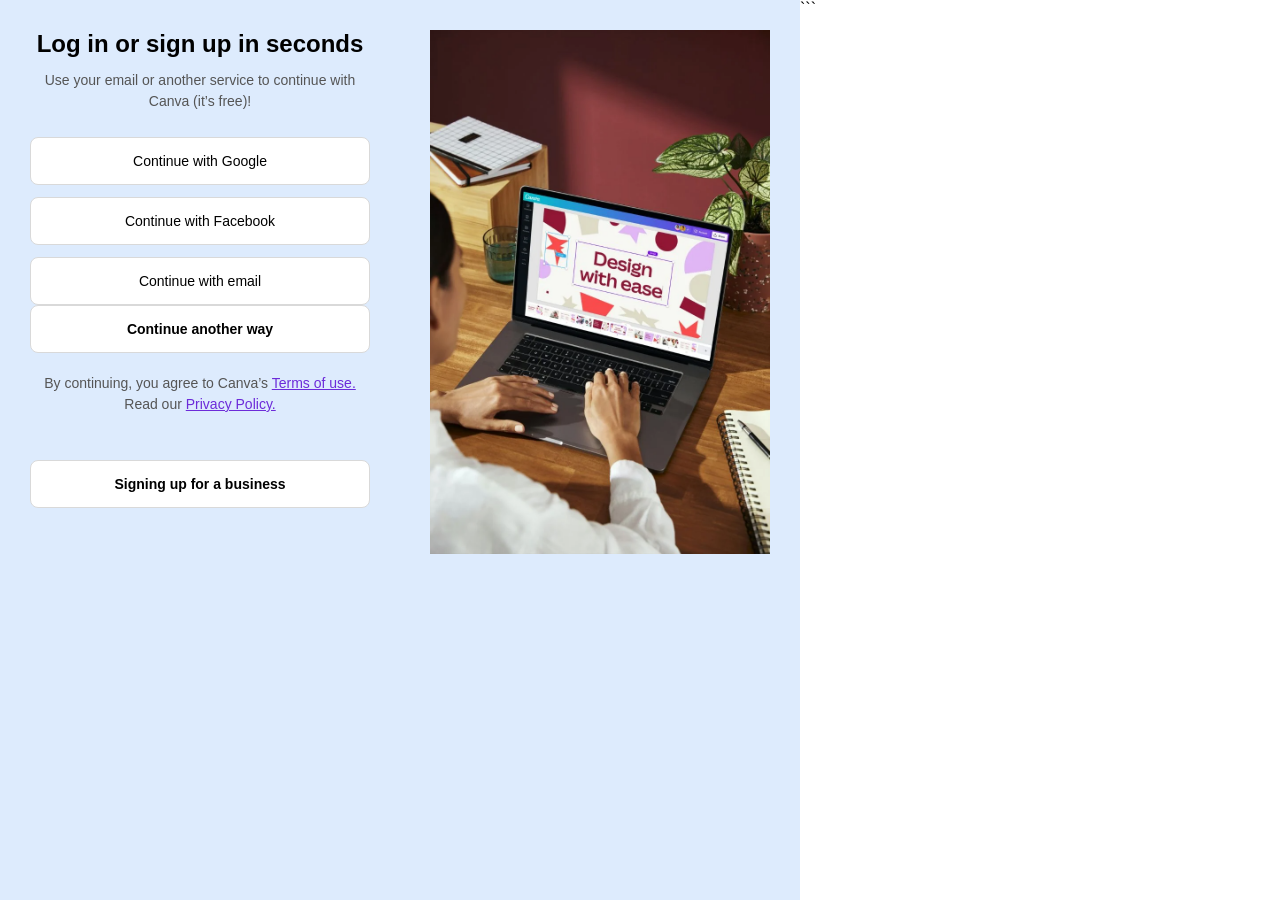
==== Login.html @ e8bd8819 "My first commit on canva" ====
<!DOCTYPE html>
<html lang="en">

<head>
    <meta charset="UTF-8">
    <meta name="viewport" content="width=device-width, initial-scale=1.0">

    <title>Log in page</title>

    <link rel="stylesheet" href="styleLog.css">
</head>

<body>

    <section class="login">

        <h3>Log in or sign up in seconds</h3>

        <p>
            Use your email or another service to continue with Canva (it’s free)!
        </p>

        <form class="Login">
            
            <input type="button" value="Continue with Google">

            <input type="button" value="Continue with Facebook">

            <input type="button" value="Continue with email">

        </form>

        <button>Continue another way</button>

        <p>
            By continuing, you agree to Canva’s
            <a href="#">Terms of use.</a>
            Read our
            <a href="#">Privacy Policy.</a>
        </p>

        <button>Signing up for a business</button>

    </section>

    <div>
        <img src="./canvaImages/imgi_1_auth_dialog_africa (1).png" alt="img">
    </div>

    <a href="./index.html"></a>
</body>

</html>
```
---- styleLog.css ----
* {
            box-sizing: border-box;
            margin: 0;
            padding: 0;
            background-color: #FFFFFF;
            background-color: #DDEBFD;
        }

        body {
            font-family: Arial, sans-serif;
            background-color: #ffffff;
            
            display: flex;
            /* justify-content: center;
            align-items: center; */

            min-height: 100vh;
        }

        /* Main sign-up container */
        .login {
            width: 400px;
            
            padding: 30px;
        }

        /* Heading */
        .login h3 {
            text-align: center;
            font-size: 24px;
         
            margin-bottom: 12px;
        }

        /* Description */
        .login > p {
            text-align: center;
            font-size: 14px;
            color: #555;
            line-height: 1.5;
            
            margin-bottom: 25px;
        }

        /* Form */
        .Login {
            display: flex;
            flex-direction: column;
        
            gap: 12px;
        }

        /* Input buttons */
        .Login input {
            width: 100%;
            height: 48px;

            padding: 0 16px;
            
            border: 1px solid #d9d9d9;
            border-radius: 8px;

            background-color: white;

            font-size: 14px;
            cursor: pointer;
        }

        .Login input:hover {
            border-color: #999;
        }

        /* Continue another way button */
        .login > button {
            width: 100%;
            height: 48px;

            border: 1px solid #d9d9d9;
            border-radius: 8px;

            background-color: white;
          
            font-size: 14px;
            font-weight: bold;

            cursor: pointer;

            margin-bottom: 20px;
        }

        .login > button:hover {
            background-color: #f5f5f5;
        }

        /* Terms */
        .login p a {
            color: #6c2bd9;
            text-decoration: underline;
        }

        /* Business button */
        .login > button:last-child {
            margin-top: 20px;
        }


        img {
            width: 400px;
            padding: 30px;
        }
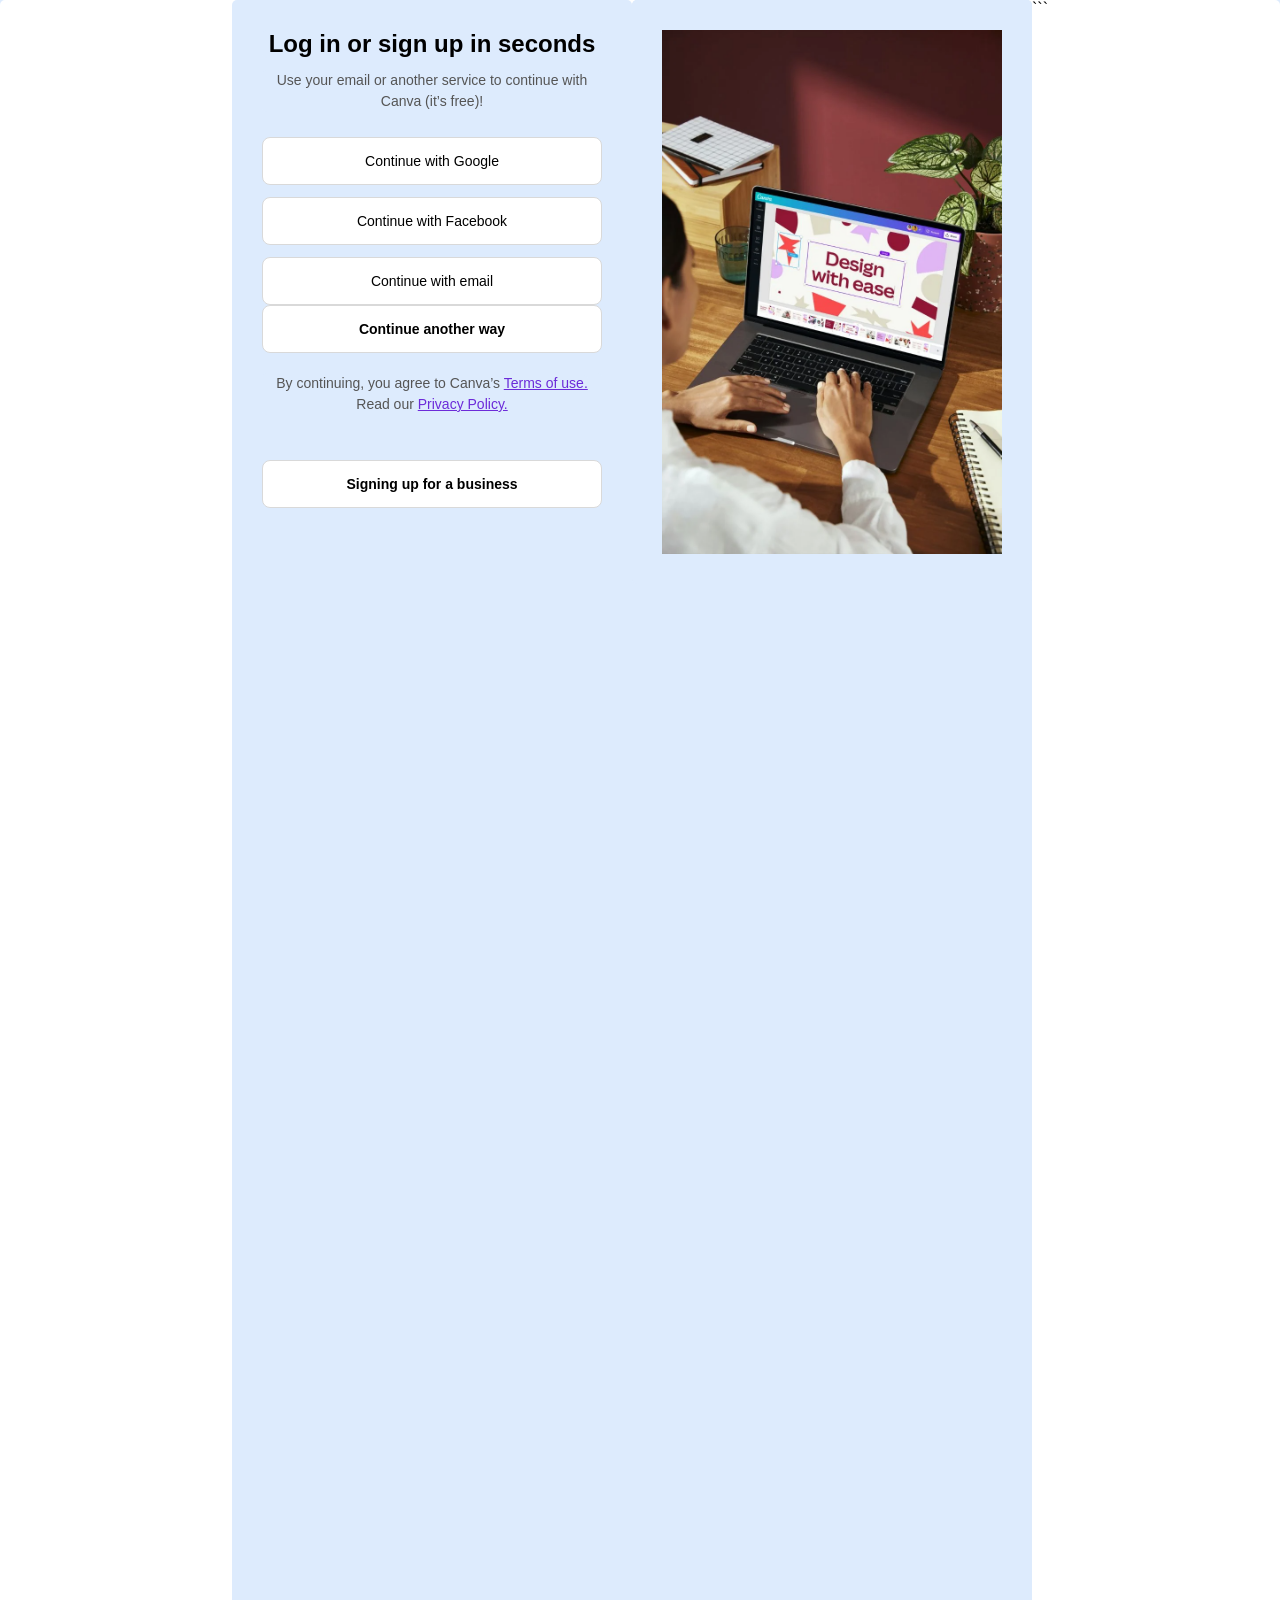
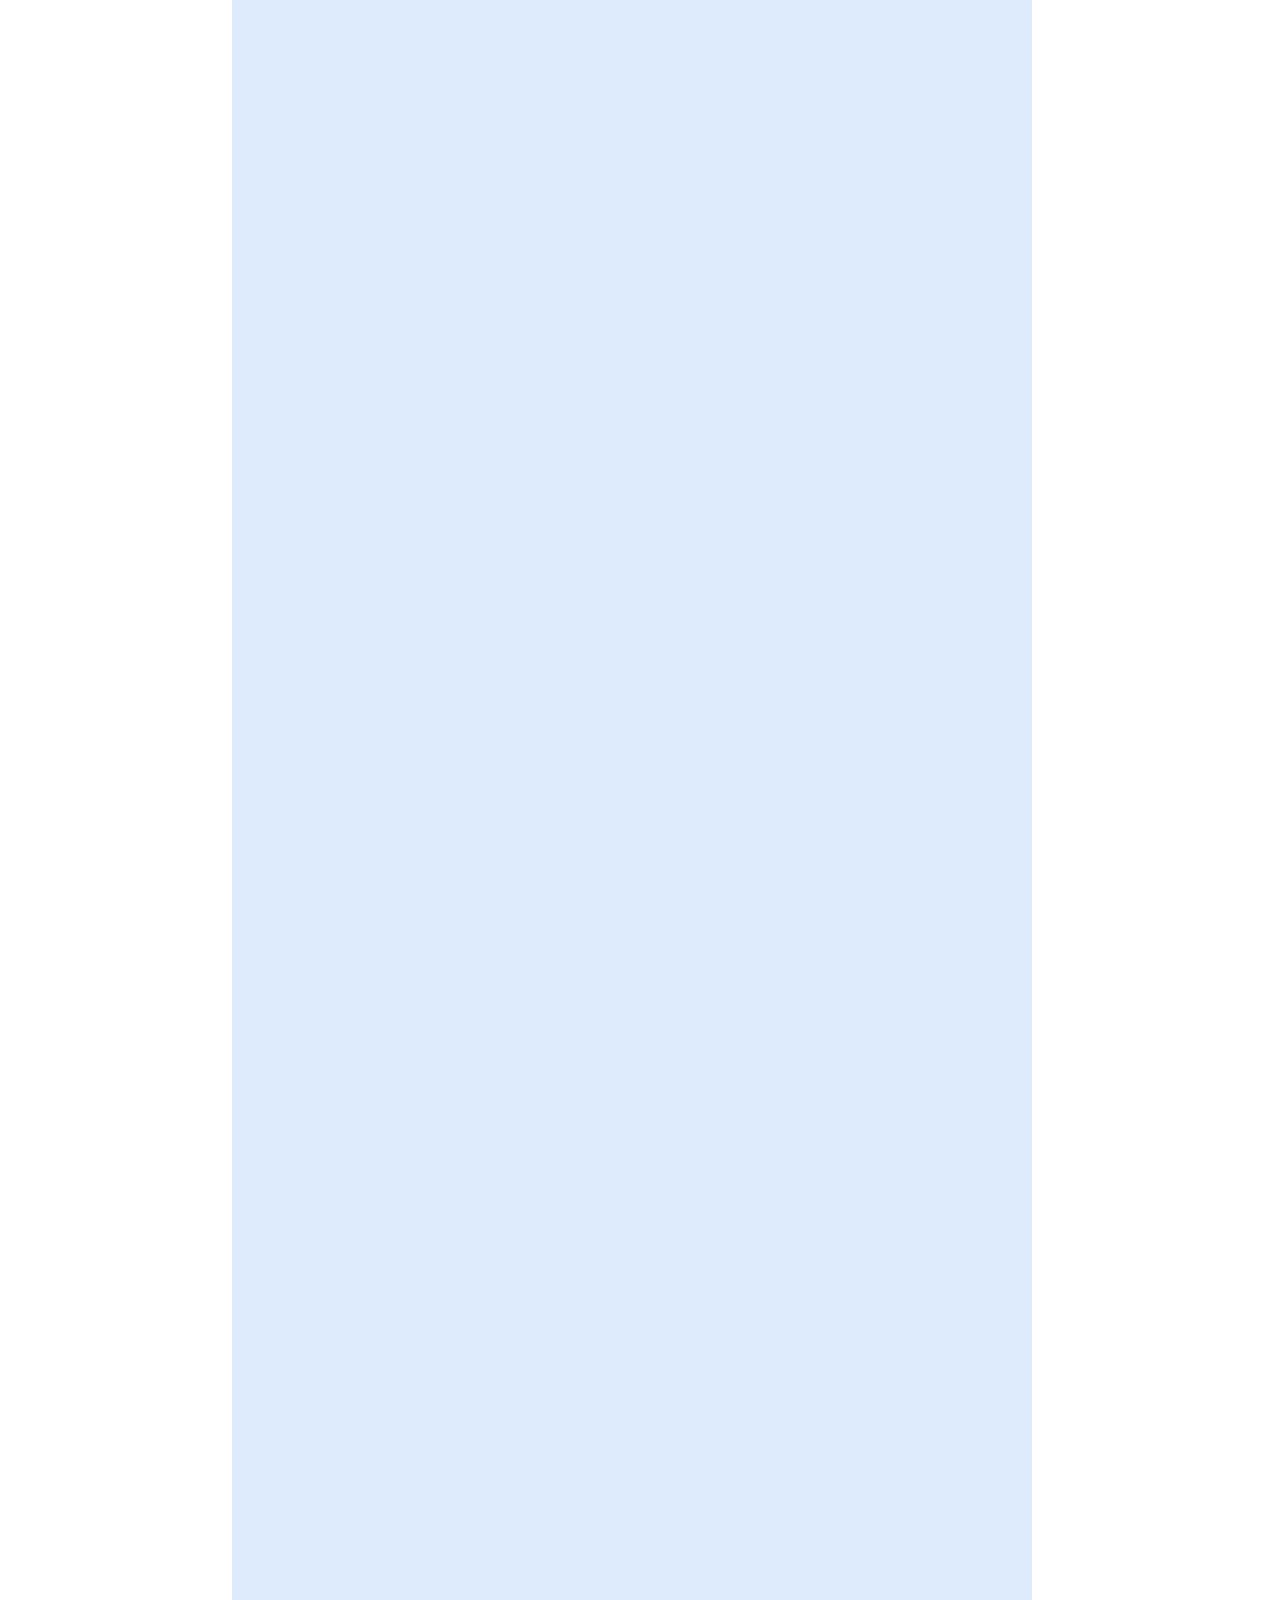
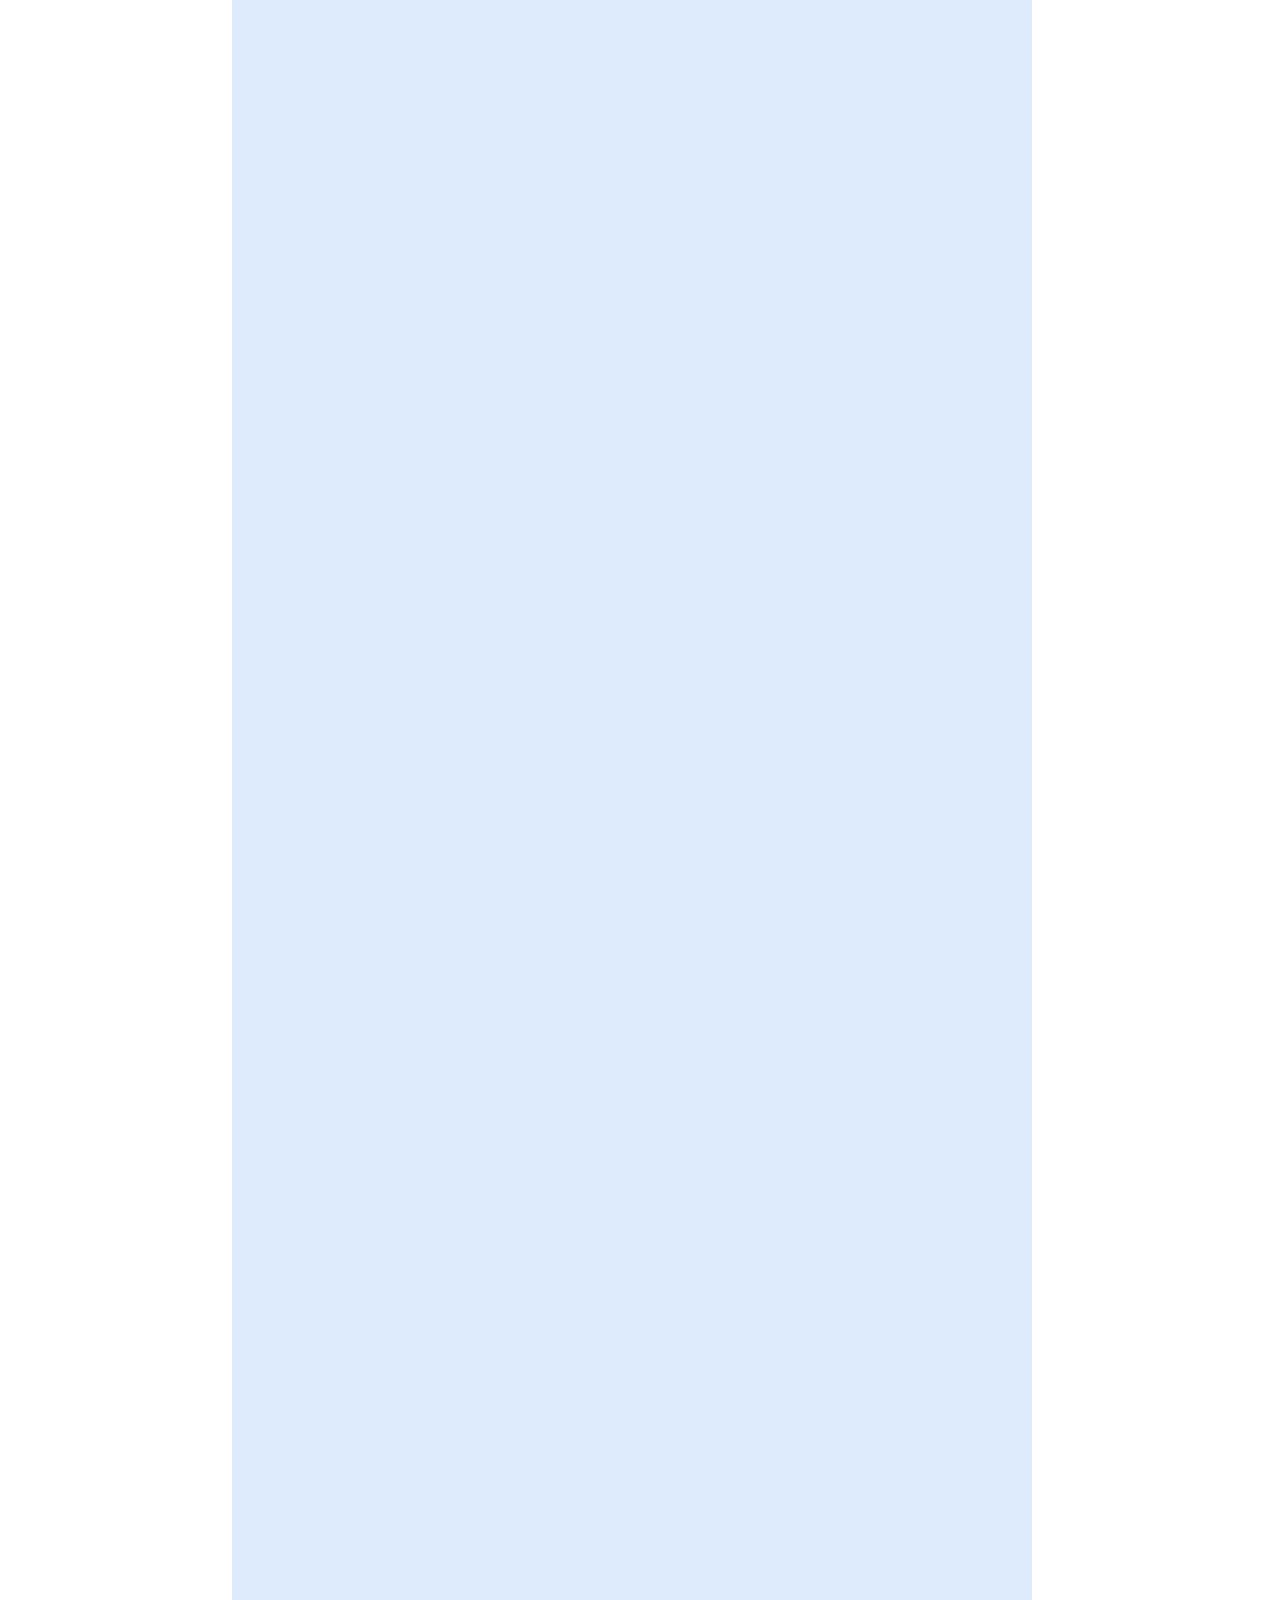
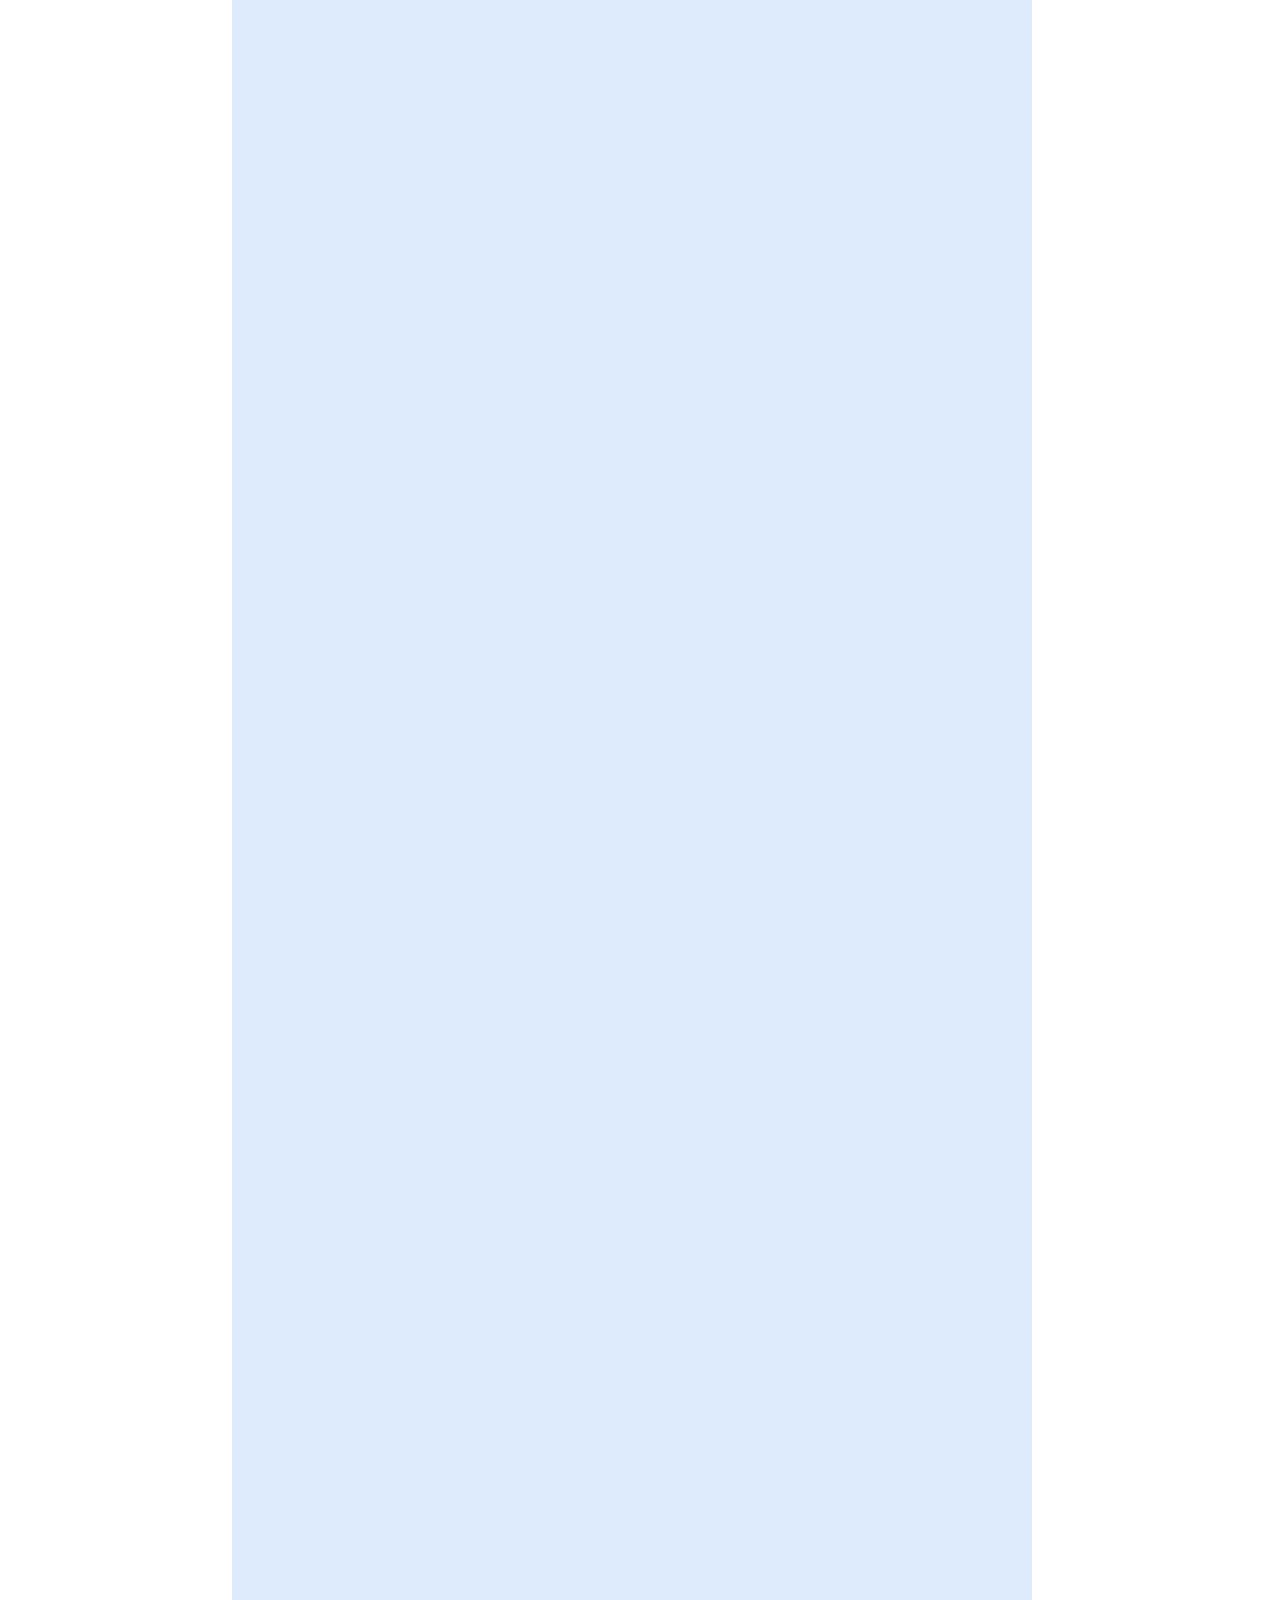
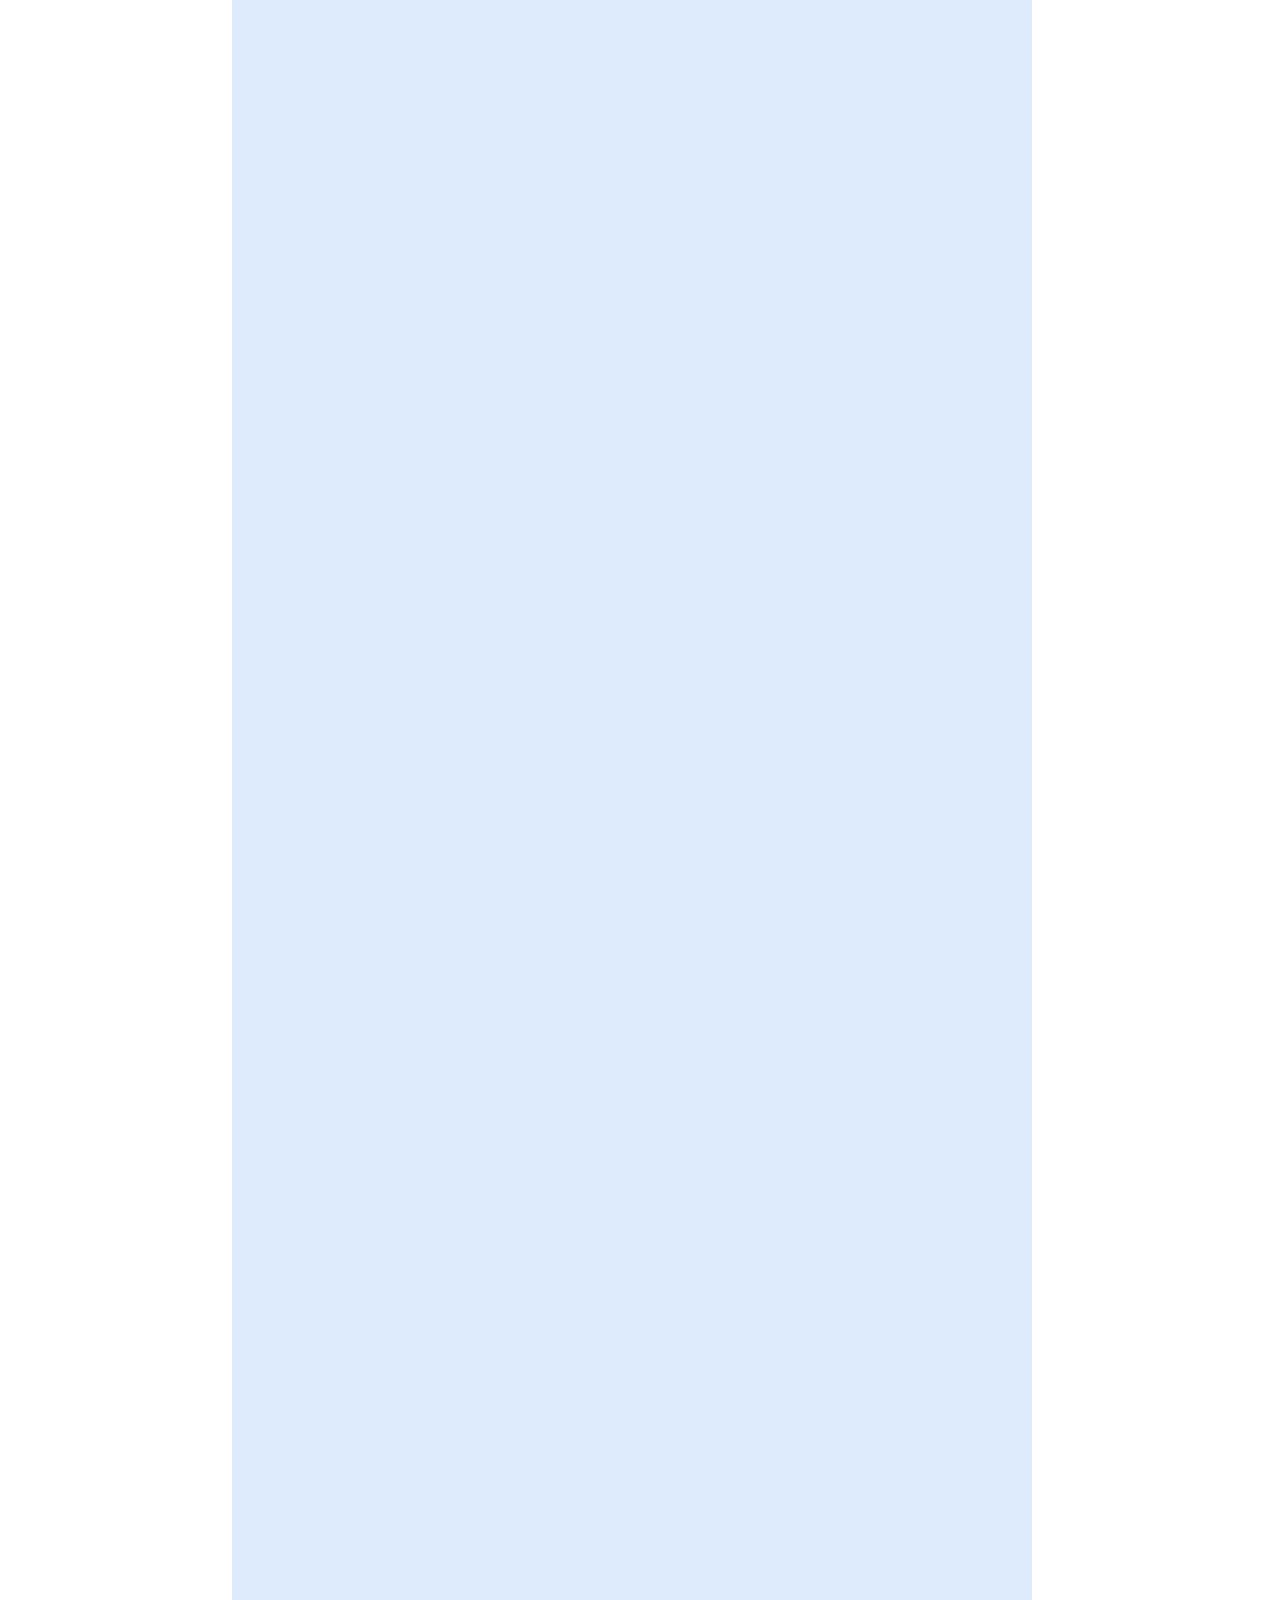
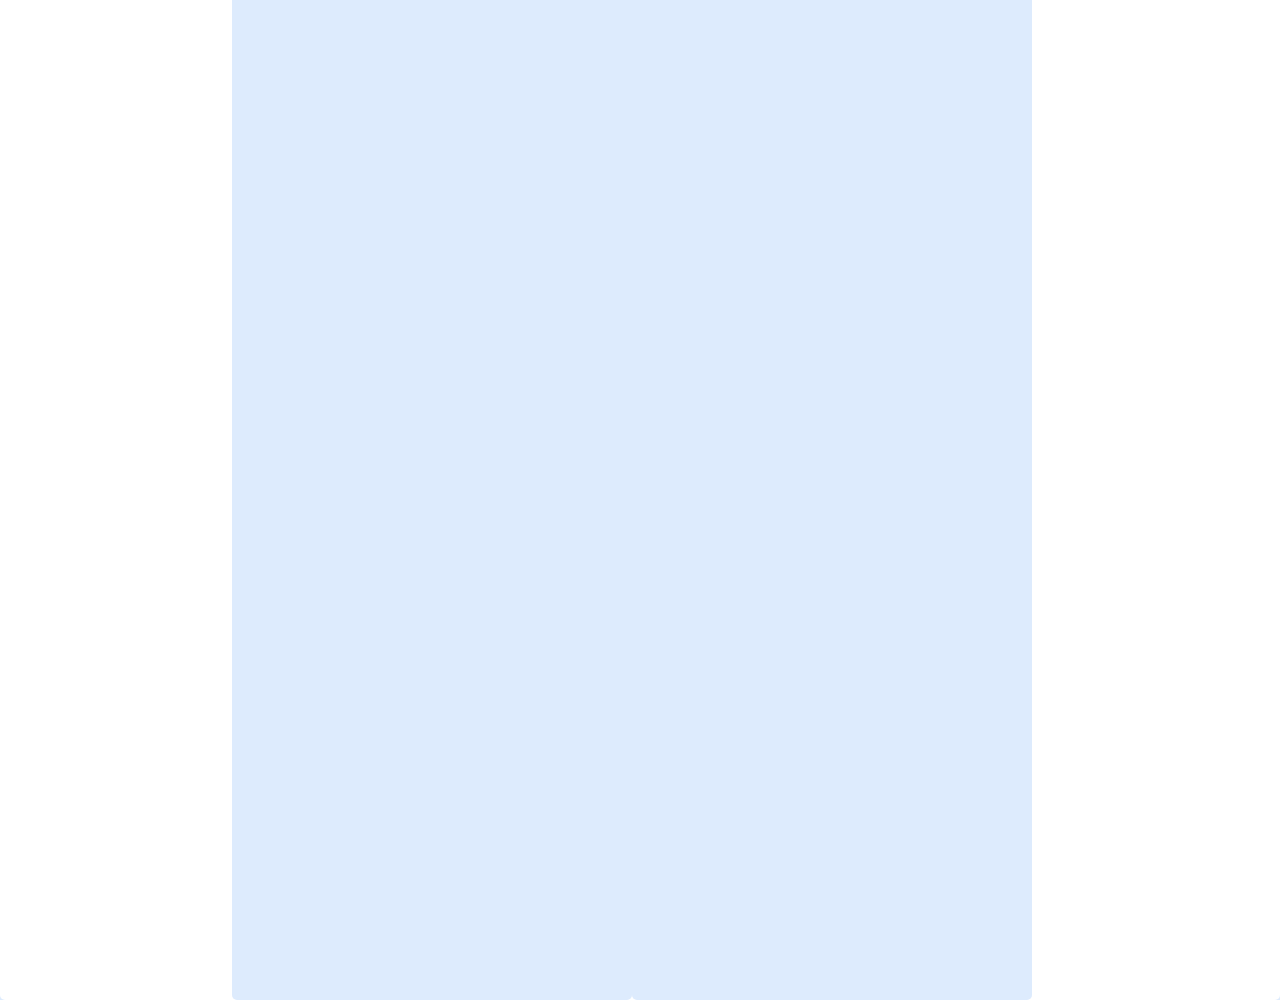
==== commit 21d95b6a: "This is my finial work" ====
--- a/Login.html
+++ b/Login.html
@@ -12,42 +12,44 @@
 
 <body>
 
-    <section class="login">
 
-        <h3>Log in or sign up in seconds</h3>
+        <section class="login">
 
-        <p>
-            Use your email or another service to continue with Canva (it’s free)!
-        </p>
+            <h3>Log in or sign up in seconds</h3>
 
-        <form class="Login">
-            
-            <input type="button" value="Continue with Google">
+            <p>
+                Use your email or another service to continue with Canva (it’s free)!
+            </p>
 
-            <input type="button" value="Continue with Facebook">
+            <form class="Login">
+                
+                <input type="button" value="Continue with Google">
 
-            <input type="button" value="Continue with email">
+                <input type="button" value="Continue with Facebook">
 
-        </form>
+                <input type="button" value="Continue with email">
 
-        <button>Continue another way</button>
+            </form>
 
-        <p>
-            By continuing, you agree to Canva’s
-            <a href="#">Terms of use.</a>
-            Read our
-            <a href="#">Privacy Policy.</a>
-        </p>
+            <button>Continue another way</button>
 
-        <button>Signing up for a business</button>
+            <p>
+                By continuing, you agree to Canva’s
+                <a href="#">Terms of use.</a>
+                Read our
+                <a href="#">Privacy Policy.</a>
+            </p>
 
-    </section>
+            <button>Signing up for a business</button>
 
-    <div>
-        <img src="./canvaImages/imgi_1_auth_dialog_africa (1).png" alt="img">
+        </section>
+
+        <div>
+            <img src="./canvaImages/imgi_1_auth_dialog_africa (1).png" alt="img">
+        </div>
+
+        
     </div>
-
-    <a href="./index.html"></a>
 </body>
 
 </html>
--- a/styleLog.css
+++ b/styleLog.css
@@ -5,7 +5,10 @@
             padding: 0;
             background-color: #FFFFFF;
             background-color: #DDEBFD;
+            border-radius: 5px;
         }
+
+        
 
         body {
             font-family: Arial, sans-serif;
@@ -15,7 +18,8 @@
             /* justify-content: center;
             align-items: center; */
 
-            min-height: 100vh;
+            min-height: 1000vh;
+            justify-content: center;
         }
 
         /* Main sign-up container */
